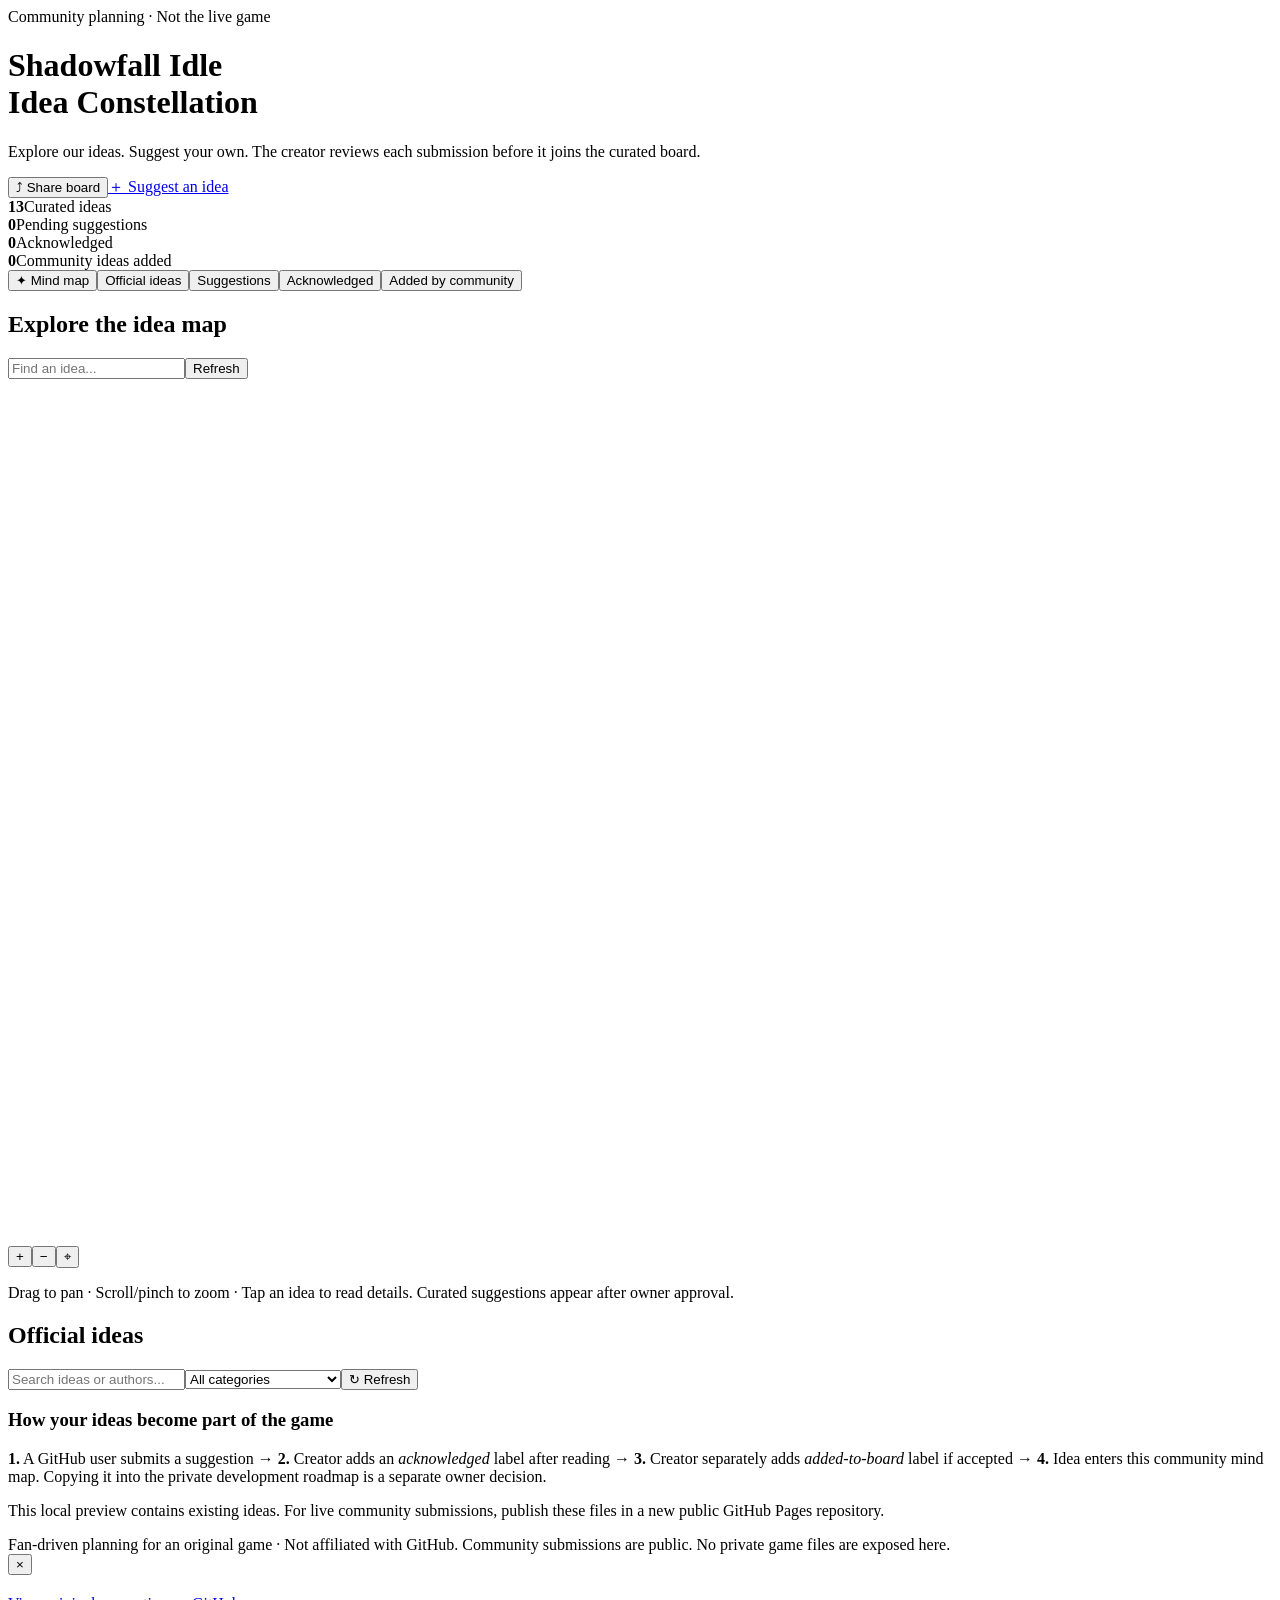
==== index.html @ 785354fa "site: add index.html for public Shadowfall community idea board" ====
<!doctype html><html lang="en"><head><meta charset="utf-8"><meta name="viewport" content="width=device-width,initial-scale=1"><meta name="theme-color" content="#0c1019"><meta name="description" content="Shadowfall Idle ideas, community suggestions and curated roadmap"><title>Shadowfall Idle — Community Idea Board</title><link rel="stylesheet" href="styles.css"></head><body>
<header class="wrap top"><div><div class="eyebrow">Community planning · Not the live game</div><h1>Shadowfall Idle<br>Idea Constellation</h1><p class="desc">Explore our ideas. Suggest your own. The creator reviews each submission before it joins the curated board.</p></div><div class="actions"><button id="share" class="btn">⤴ Share board</button><a id="suggest" class="btn primary" href="#">＋ Suggest an idea</a></div></header>
<main class="wrap"><section class="stats" aria-label="Idea totals"><div class="stat"><strong id="num-official">13</strong><span>Curated ideas</span></div><div class="stat"><strong id="num-pending">0</strong><span>Pending suggestions</span></div><div class="stat"><strong id="num-acknowledged">0</strong><span>Acknowledged</span></div><div class="stat"><strong id="num-added">0</strong><span>Community ideas added</span></div></section>
<div class="tabs" role="tablist" aria-label="Board views"><button class="tab on" data-view="map" role="tab" aria-selected="true">✦ Mind map</button><button class="tab" data-view="ideas" role="tab" aria-selected="false">Official ideas</button><button class="tab" data-view="pending" role="tab" aria-selected="false">Suggestions</button><button class="tab" data-view="acknowledged" role="tab" aria-selected="false">Acknowledged</button><button class="tab" data-view="added" role="tab" aria-selected="false">Added by community</button></div>
<section class="panel" id="panel-map"><div class="section-head"><h2>Explore the idea map</h2><div class="control"><input class="search" id="mapSearch" placeholder="Find an idea..." aria-label="Search ideas"><button class="btn" id="refreshMap">Refresh</button></div></div><div class="map-wrap" id="mapwrap"><svg xmlns="http://www.w3.org/2000/svg" id="map" viewBox="0 0 1200 820" role="img" aria-label="Interactive mind map of Shadowfall Idle official ideas"></svg><div class="map-tools"><button id="zoomIn" aria-label="Zoom in">+</button><button id="zoomOut" aria-label="Zoom out">−</button><button id="resetMap" aria-label="Reset map view">⌖</button></div></div><p class="tip">Drag to pan · Scroll/pinch to zoom · Tap an idea to read details. Curated suggestions appear after owner approval.</p></section>
<section class="panel hidden" id="panel-list"><div class="section-head"><h2 id="listTitle">Official ideas</h2><div class="control"><input id="filter" class="search" placeholder="Search ideas or authors..." aria-label="Search list"><select id="categoryFilter" aria-label="Category filter"><option value="">All categories</option><option>Combat &amp; Auto-play</option><option>Character Progression</option><option>Equipment &amp; Loot</option><option>World &amp; Bosses</option><option>Other</option></select><button class="btn" id="refresh">↻ Refresh</button></div></div><div id="status" class="notice hidden"></div><div id="cards" class="grid"></div></section>
<section class="footer-help"><h3>How your ideas become part of the game</h3><p><strong>1.</strong> A GitHub user submits a suggestion → <strong>2.</strong> Creator adds an <em>acknowledged</em> label after reading → <strong>3.</strong> Creator separately adds <em>added-to-board</em> label if accepted → <strong>4.</strong> Idea enters this community mind map. Copying it into the private development roadmap is a separate owner decision.</p><p id="hosting" class="tip">This local preview contains existing ideas. For live community submissions, publish these files in a new public GitHub Pages repository.</p></section></main>
<footer class="wrap foot">Fan-driven planning for an original game · Not affiliated with GitHub. Community submissions are public. No private game files are exposed here.</footer>
<div class="detail hidden" id="detail" role="dialog" aria-modal="true" aria-labelledby="detailTitle"><div class="dialog"><button id="closeDetail" class="close" aria-label="Close">×</button><div class="eyebrow" id="detailMeta"></div><h2 id="detailTitle"></h2><p id="detailDescription"></p><p id="detailNote"></p><p><a id="detailLink" href="#" target="_blank" rel="noopener noreferrer" class="hidden">View original suggestion on GitHub</a></p></div></div>
<script src="seed.js" defer></script><script src="app.js" defer></script></body></html>
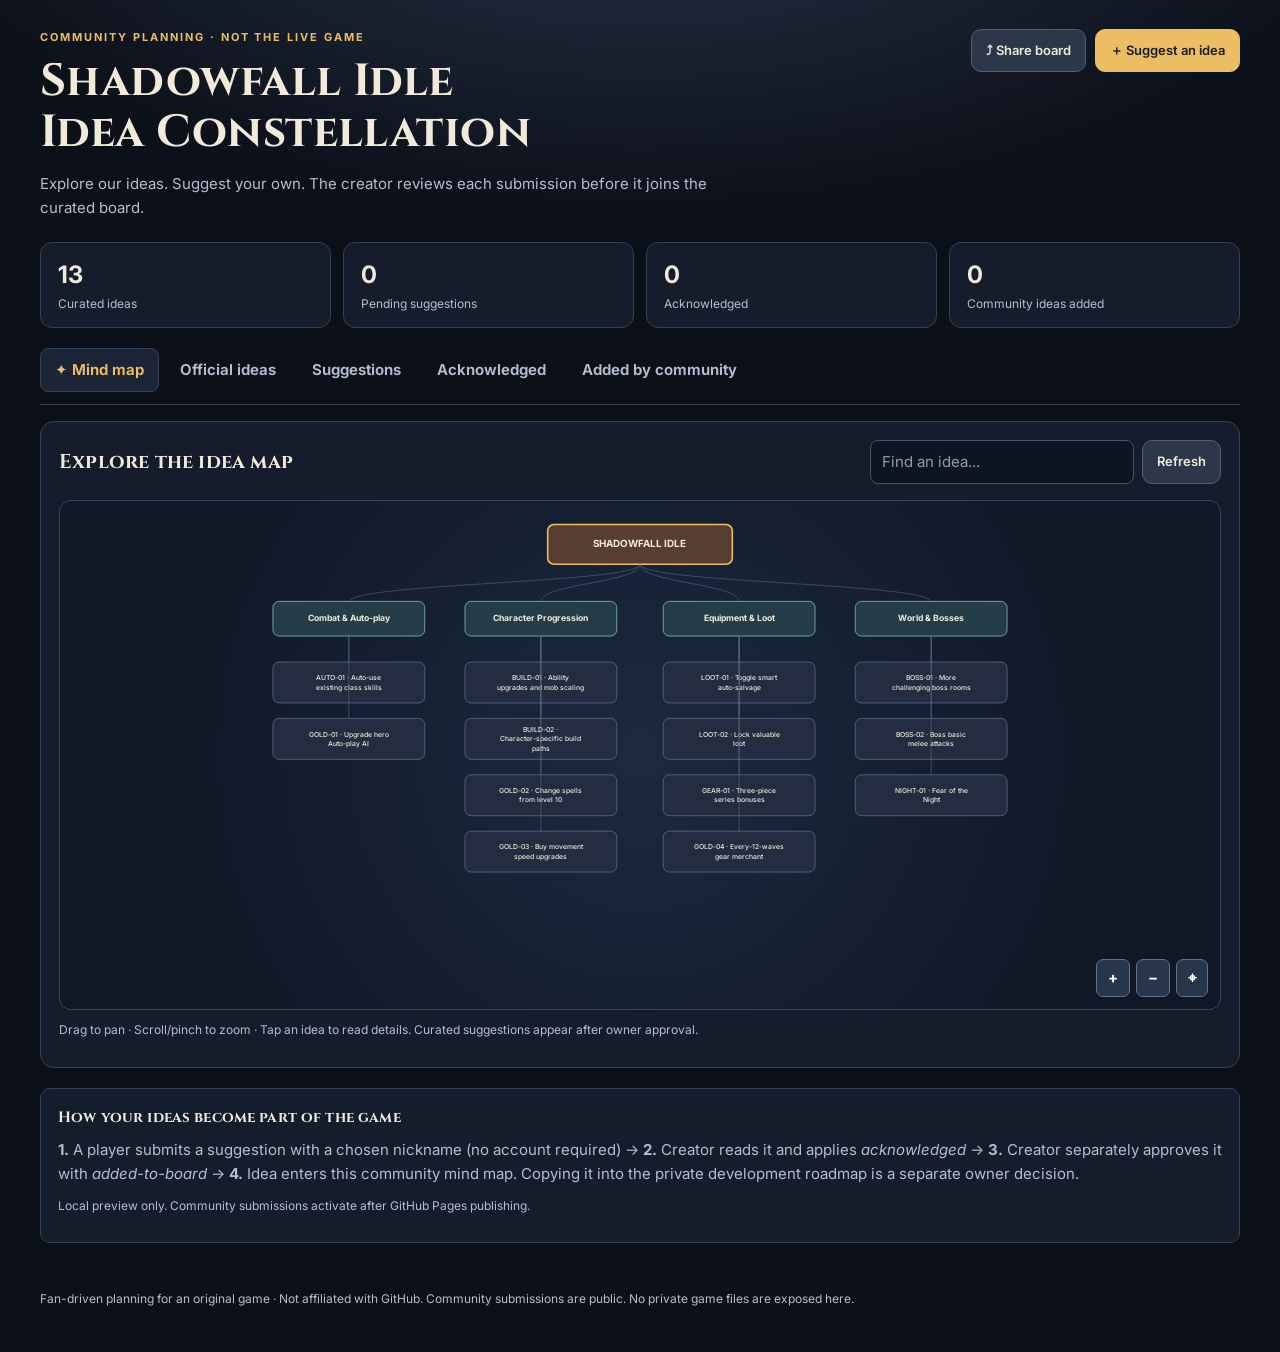
==== commit f7779ff1: "feat: add accessible nickname-based guest idea submission dialog" ====
--- a/index.html
+++ b/index.html
@@ -1,10 +1,37 @@
 <!doctype html><html lang="en"><head><meta charset="utf-8"><meta name="viewport" content="width=device-width,initial-scale=1"><meta name="theme-color" content="#0c1019"><meta name="description" content="Shadowfall Idle ideas, community suggestions and curated roadmap"><title>Shadowfall Idle — Community Idea Board</title><link rel="stylesheet" href="styles.css"></head><body>
-<header class="wrap top"><div><div class="eyebrow">Community planning · Not the live game</div><h1>Shadowfall Idle<br>Idea Constellation</h1><p class="desc">Explore our ideas. Suggest your own. The creator reviews each submission before it joins the curated board.</p></div><div class="actions"><button id="share" class="btn">⤴ Share board</button><a id="suggest" class="btn primary" href="#">＋ Suggest an idea</a></div></header>
+<header class="wrap top"><div><div class="eyebrow">Community planning · Not the live game</div><h1>Shadowfall Idle<br>Idea Constellation</h1><p class="desc">Explore our ideas. Suggest your own. The creator reviews each submission before it joins the curated board.</p></div><div class="actions"><button id="share" class="btn">⤴ Share board</button><button id="suggest" type="button" class="btn primary">＋ Suggest an idea</button></div></header>
 <main class="wrap"><section class="stats" aria-label="Idea totals"><div class="stat"><strong id="num-official">13</strong><span>Curated ideas</span></div><div class="stat"><strong id="num-pending">0</strong><span>Pending suggestions</span></div><div class="stat"><strong id="num-acknowledged">0</strong><span>Acknowledged</span></div><div class="stat"><strong id="num-added">0</strong><span>Community ideas added</span></div></section>
 <div class="tabs" role="tablist" aria-label="Board views"><button class="tab on" data-view="map" role="tab" aria-selected="true">✦ Mind map</button><button class="tab" data-view="ideas" role="tab" aria-selected="false">Official ideas</button><button class="tab" data-view="pending" role="tab" aria-selected="false">Suggestions</button><button class="tab" data-view="acknowledged" role="tab" aria-selected="false">Acknowledged</button><button class="tab" data-view="added" role="tab" aria-selected="false">Added by community</button></div>
 <section class="panel" id="panel-map"><div class="section-head"><h2>Explore the idea map</h2><div class="control"><input class="search" id="mapSearch" placeholder="Find an idea..." aria-label="Search ideas"><button class="btn" id="refreshMap">Refresh</button></div></div><div class="map-wrap" id="mapwrap"><svg xmlns="http://www.w3.org/2000/svg" id="map" viewBox="0 0 1200 820" role="img" aria-label="Interactive mind map of Shadowfall Idle official ideas"></svg><div class="map-tools"><button id="zoomIn" aria-label="Zoom in">+</button><button id="zoomOut" aria-label="Zoom out">−</button><button id="resetMap" aria-label="Reset map view">⌖</button></div></div><p class="tip">Drag to pan · Scroll/pinch to zoom · Tap an idea to read details. Curated suggestions appear after owner approval.</p></section>
 <section class="panel hidden" id="panel-list"><div class="section-head"><h2 id="listTitle">Official ideas</h2><div class="control"><input id="filter" class="search" placeholder="Search ideas or authors..." aria-label="Search list"><select id="categoryFilter" aria-label="Category filter"><option value="">All categories</option><option>Combat &amp; Auto-play</option><option>Character Progression</option><option>Equipment &amp; Loot</option><option>World &amp; Bosses</option><option>Other</option></select><button class="btn" id="refresh">↻ Refresh</button></div></div><div id="status" class="notice hidden"></div><div id="cards" class="grid"></div></section>
-<section class="footer-help"><h3>How your ideas become part of the game</h3><p><strong>1.</strong> A GitHub user submits a suggestion → <strong>2.</strong> Creator adds an <em>acknowledged</em> label after reading → <strong>3.</strong> Creator separately adds <em>added-to-board</em> label if accepted → <strong>4.</strong> Idea enters this community mind map. Copying it into the private development roadmap is a separate owner decision.</p><p id="hosting" class="tip">This local preview contains existing ideas. For live community submissions, publish these files in a new public GitHub Pages repository.</p></section></main>
+<section class="footer-help"><h3>How your ideas become part of the game</h3><p><strong>1.</strong> A player submits a suggestion with a chosen nickname (no account required) → <strong>2.</strong> Creator reads it and applies <em>acknowledged</em> → <strong>3.</strong> Creator separately approves it with <em>added-to-board</em> → <strong>4.</strong> Idea enters this community mind map. Copying it into the private development roadmap is a separate owner decision.</p><p id="hosting" class="tip">This local preview contains existing ideas. For live community submissions, publish these files in a new public GitHub Pages repository.</p></section></main>
 <footer class="wrap foot">Fan-driven planning for an original game · Not affiliated with GitHub. Community submissions are public. No private game files are exposed here.</footer>
 <div class="detail hidden" id="detail" role="dialog" aria-modal="true" aria-labelledby="detailTitle"><div class="dialog"><button id="closeDetail" class="close" aria-label="Close">×</button><div class="eyebrow" id="detailMeta"></div><h2 id="detailTitle"></h2><p id="detailDescription"></p><p id="detailNote"></p><p><a id="detailLink" href="#" target="_blank" rel="noopener noreferrer" class="hidden">View original suggestion on GitHub</a></p></div></div>
+<div class="detail hidden" id="guestDialog" role="dialog" aria-modal="true" aria-labelledby="guestDialogTitle">
+<div class="dialog guest-dialog">
+<button type="button" id="closeGuest" class="close" aria-label="Close suggestion form">×</button>
+<div class="eyebrow">Community suggestion · No login required</div><h2 id="guestDialogTitle">Share your idea</h2>
+<p class="guest-intro">Choose what other players should call you. No account, email address or password needed. Your nickname and idea will be publicly visible, and nicknames are not verified identities.</p>
+<form id="guestForm" autocomplete="off">
+<label for="guestNickname">Call name <small>(optional)</small></label>
+<input id="guestNickname" name="nickname" placeholder="e.g. NightRaven" maxlength="24" autocomplete="nickname">
+<label for="guestTitle">Idea title</label>
+<input id="guestTitle" name="title" placeholder="Your idea in a few words" required minlength="5" maxlength="100">
+<label for="guestCategory">Category</label>
+<select id="guestCategory" name="category" required>
+<option value="" disabled selected>Choose a category</option>
+<option>Combat &amp; Auto-play</option><option>Character Progression</option><option>Equipment &amp; Loot</option><option>World &amp; Bosses</option><option>Other</option>
+</select>
+<label for="guestDescription">Describe your idea</label>
+<textarea id="guestDescription" name="description" required minlength="30" maxlength="1200" rows="4" placeholder="How should it work? What would make the game better?"></textarea>
+<div class="bot-trap" aria-hidden="true"><label for="guestWebsite">Website</label><input id="guestWebsite" name="website" tabindex="-1" autocomplete="off"></div>
+<div id="guestTurnstile" aria-label="Bot protection"></div>
+<label class="remember-row"><input id="guestRemember" type="checkbox" checked> Remember my call name on this device</label>
+<p id="guestFormStatus" role="status" aria-live="polite" class="guest-status"></p>
+<button id="guestSend" class="btn primary" type="submit" disabled>Submit idea</button>
+</form>
+<p class="tip">Submissions are pending until reviewed. Acknowledgement does not mean approval.</p>
+</div></div>
+<script src="guest-config.js" defer></script>
+<script src="https://challenges.cloudflare.com/turnstile/v0/api.js?render=explicit" defer></script>
 <script src="seed.js" defer></script><script src="app.js" defer></script></body></html>
--- a/styles.css
+++ b/styles.css
@@ -0,0 +1,5 @@
+@import url('https://fonts.googleapis.com/css2?family=Cinzel:wght@500;700&family=Inter:wght@400;500;600;700&display=swap');
+:root{--bg:#0c1019;--paper:#151c2c;--pane:#1c2536;--line:#344259;--txt:#f1eadb;--muted:#b4bed0;--gold:#edbd64;--green:#9bcbb5;--red:#e8a8aa;--blue:#99bced}
+*{box-sizing:border-box}body{background:radial-gradient(ellipse 90% 40% at 50% -10%,#27334a 0%,transparent 65%),var(--bg);color:var(--txt);font:15px/1.6 Inter,system-ui,sans-serif;margin:0;min-height:100vh}
+button,input,select{font:inherit}button{cursor:pointer}a{color:var(--gold)}.wrap{width:min(1200px,calc(100% - 32px));margin:0 auto}.top{padding:29px 0 22px;display:flex;align-items:flex-start;justify-content:space-between;gap:24px}.eyebrow{letter-spacing:.18em;color:var(--gold);text-transform:uppercase;font-size:11px;font-weight:700}
+h1,h2,h3{font-family:Cinzel,Georgia,serif;margin:0;letter-spacing:.01em}h1{font-size:clamp(26px,4.2vw,45px);line-height:1.15;margin:9px 0 13px}p{margin:0;color:var(--muted)}.desc{max-width:690px}.actions{display:flex;gap:9px;flex-wrap:wrap;justify-content:flex-end}.btn{background:#2c3749;border:1px solid #516179;color:var(--txt);border-radius:10px;padding:10px 14px;text-decoration:none;font-weight:600;font-size:13px;white-space:nowrap}.btn.primary{background:var(--gold);border-color:var(--gold);color:#191b25}.btn:hover{filter:brightness(1.15)}.stats{display:grid;grid-template-columns:repeat(4,1fr);gap:12px;margin-bottom:20px}.stat{background:var(--paper);border:1px solid var(--line);border-radius:12px;padding:13px 17px}.stat strong{display:block;font-size:24px;color:var(--txt)}.stat span{display:block;color:var(--muted);font-size:12px}.tabs{display:flex;flex-wrap:wrap;gap:6px;margin:0 0 16px;border-bottom:1px solid var(--line);padding-bottom:12px}.tab{background:transparent;color:var(--muted);border:1px solid transparent;border-radius:8px;padding:9px 14px;font-weight:650}.tab.on{background:var(--pane);color:var(--gold);border-color:var(--line)}.panel{background:var(--paper);border:1px solid var(--line);border-radius:14px;padding:18px;min-height:470px}.hidden{display:none!important}.section-head{display:flex;align-items:center;justify-content:space-between;flex-wrap:wrap;gap:12px;margin-bottom:16px}.section-head h2{font-size:20px}.control{display:flex;gap:8px;flex-wrap:wrap}.search,select{background:#0e1522;color:var(--txt);border:1px solid #46536a;border-radius:8px;padding:9px 11px;min-height:40px}input::placeholder{color:#8e9bb0}.map-wrap{position:relative;background:radial-gradient(circle at 50% 50%,#1d2940 0%,#101827 75%);border:1px solid #35465e;border-radius:12px;overflow:hidden;height:510px;touch-action:none}.map-wrap svg{width:100%;height:100%;display:block;cursor:grab}.map-wrap svg:active{cursor:grabbing}.map-tools{display:flex;position:absolute;right:12px;bottom:12px;gap:6px}.map-tools button{background:#28364b;border:1px solid #61728a;border-radius:7px;color:white;padding:6px 11px;font-weight:bold}.node{cursor:pointer}.node rect{stroke-width:1.4px}.node text{fill:var(--txt);font-family:Inter,system-ui,sans-serif;pointer-events:none}.node.category rect{fill:#243d48;stroke:#7ab3ae}.node.idea rect{fill:#232c41;stroke:#526786}.node.central rect{fill:#563f32;stroke:#f1bd65;stroke-width:2.5px}.node.community rect{fill:#33412f;stroke:#92b884}.edge{stroke:#617b89;stroke-width:1.45px;opacity:.55;fill:none}.node:hover rect{stroke:#f0be6b;stroke-width:2.5px}.tip{font-size:12px;color:var(--muted);margin:10px 0}.grid{display:grid;grid-template-columns:repeat(auto-fill,minmax(248px,1fr));gap:12px}.tile{background:var(--pane);border:1px solid var(--line);padding:16px;border-radius:11px;display:flex;flex-direction:column;gap:7px}.tile h3{font:700 15px/1.4 Inter,system-ui,sans-serif}.tile p{font-size:13px}.meta{font-size:11px;letter-spacing:.025em;color:var(--gold);font-weight:700}.pill{display:inline-flex;align-self:flex-start;font-size:11px;font-weight:650;border:1px solid #556675;border-radius:12px;padding:2px 8px;color:var(--muted)}.pill.acknowledged{border-color:#8d7a55;color:#ecd08c}.pill.added{border-color:#557866;color:#9cd9b4}.pill.rejected{border-color:#854d54;color:#e8aaaa}.pill.pending{border-color:#60718c;color:#b4c5e5}.notice{background:#192b32;border:1px solid #507c7c;border-radius:9px;padding:12px 14px;color:#c9e2e0;margin:12px 0}.empty{padding:38px;text-align:center;color:var(--muted);border:1px dashed #42516b;border-radius:9px}.foot{padding:26px 0 44px;color:var(--muted);font-size:12px}.detail{position:fixed;z-index:10;inset:0;background:#000a;display:flex;align-items:center;justify-content:center;padding:20px}.dialog{background:#202a3b;border:1px solid #7c8ca2;border-radius:15px;max-width:540px;width:100%;padding:24px;box-shadow:0 24px 80px #0009}.dialog .close{float:right;background:none;border:0;color:white;font-size:25px}.dialog p{margin-top:14px}.footer-help{margin:20px 0;padding:17px;border:1px solid var(--line);border-radius:10px;background:#131d2c}.footer-help h3{font-size:15px;margin-bottom:8px}@media(max-width:680px){.top{flex-direction:column}.actions{justify-content:flex-start}.stats{grid-template-columns:repeat(2,1fr)}.panel{padding:12px}.map-wrap{height:450px}.section-head{flex-direction:column;align-items:flex-start}.search{max-width:100%}}
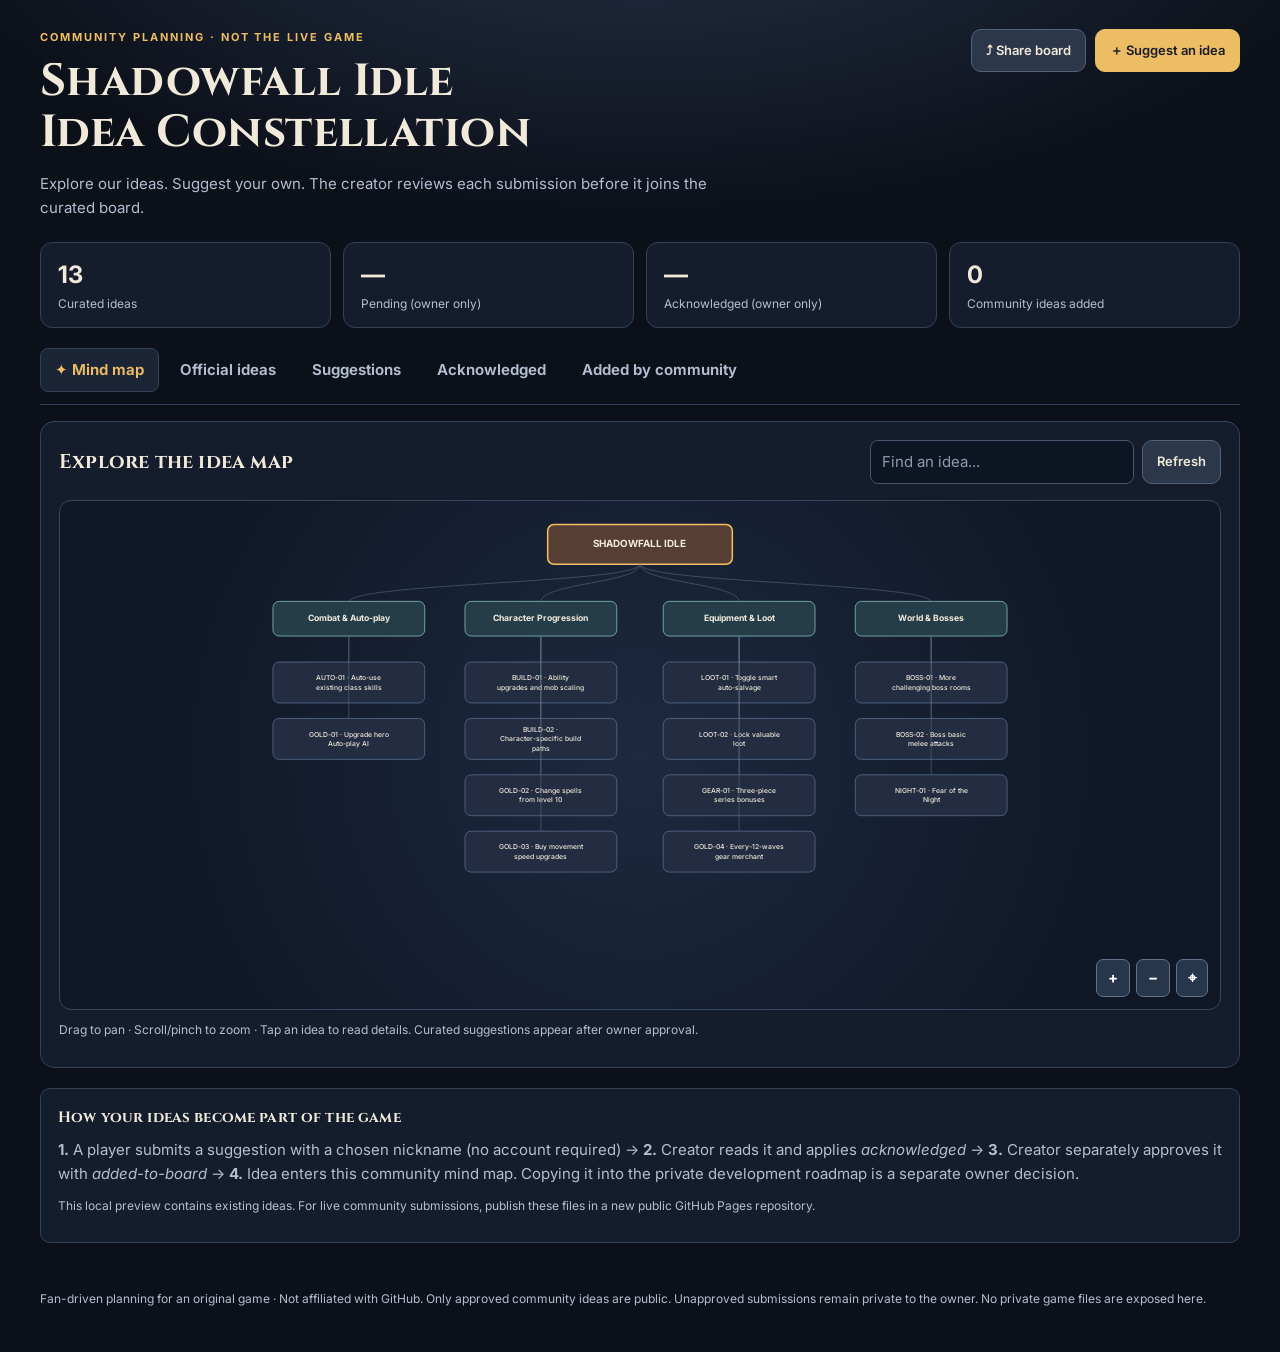
==== commit 32f5ee07: "copy: clarify anonymous submission privacy and private status counts" ====
--- a/index.html
+++ b/index.html
@@ -1,17 +1,17 @@
 <!doctype html><html lang="en"><head><meta charset="utf-8"><meta name="viewport" content="width=device-width,initial-scale=1"><meta name="theme-color" content="#0c1019"><meta name="description" content="Shadowfall Idle ideas, community suggestions and curated roadmap"><title>Shadowfall Idle — Community Idea Board</title><link rel="stylesheet" href="styles.css"></head><body>
 <header class="wrap top"><div><div class="eyebrow">Community planning · Not the live game</div><h1>Shadowfall Idle<br>Idea Constellation</h1><p class="desc">Explore our ideas. Suggest your own. The creator reviews each submission before it joins the curated board.</p></div><div class="actions"><button id="share" class="btn">⤴ Share board</button><button id="suggest" type="button" class="btn primary">＋ Suggest an idea</button></div></header>
-<main class="wrap"><section class="stats" aria-label="Idea totals"><div class="stat"><strong id="num-official">13</strong><span>Curated ideas</span></div><div class="stat"><strong id="num-pending">0</strong><span>Pending suggestions</span></div><div class="stat"><strong id="num-acknowledged">0</strong><span>Acknowledged</span></div><div class="stat"><strong id="num-added">0</strong><span>Community ideas added</span></div></section>
+<main class="wrap"><section class="stats" aria-label="Idea totals"><div class="stat"><strong id="num-official">13</strong><span>Curated ideas</span></div><div class="stat"><strong id="num-pending">0</strong><span>Pending (owner only)</span></div><div class="stat"><strong id="num-acknowledged">0</strong><span>Acknowledged (owner only)</span></div><div class="stat"><strong id="num-added">0</strong><span>Community ideas added</span></div></section>
 <div class="tabs" role="tablist" aria-label="Board views"><button class="tab on" data-view="map" role="tab" aria-selected="true">✦ Mind map</button><button class="tab" data-view="ideas" role="tab" aria-selected="false">Official ideas</button><button class="tab" data-view="pending" role="tab" aria-selected="false">Suggestions</button><button class="tab" data-view="acknowledged" role="tab" aria-selected="false">Acknowledged</button><button class="tab" data-view="added" role="tab" aria-selected="false">Added by community</button></div>
 <section class="panel" id="panel-map"><div class="section-head"><h2>Explore the idea map</h2><div class="control"><input class="search" id="mapSearch" placeholder="Find an idea..." aria-label="Search ideas"><button class="btn" id="refreshMap">Refresh</button></div></div><div class="map-wrap" id="mapwrap"><svg xmlns="http://www.w3.org/2000/svg" id="map" viewBox="0 0 1200 820" role="img" aria-label="Interactive mind map of Shadowfall Idle official ideas"></svg><div class="map-tools"><button id="zoomIn" aria-label="Zoom in">+</button><button id="zoomOut" aria-label="Zoom out">−</button><button id="resetMap" aria-label="Reset map view">⌖</button></div></div><p class="tip">Drag to pan · Scroll/pinch to zoom · Tap an idea to read details. Curated suggestions appear after owner approval.</p></section>
 <section class="panel hidden" id="panel-list"><div class="section-head"><h2 id="listTitle">Official ideas</h2><div class="control"><input id="filter" class="search" placeholder="Search ideas or authors..." aria-label="Search list"><select id="categoryFilter" aria-label="Category filter"><option value="">All categories</option><option>Combat &amp; Auto-play</option><option>Character Progression</option><option>Equipment &amp; Loot</option><option>World &amp; Bosses</option><option>Other</option></select><button class="btn" id="refresh">↻ Refresh</button></div></div><div id="status" class="notice hidden"></div><div id="cards" class="grid"></div></section>
 <section class="footer-help"><h3>How your ideas become part of the game</h3><p><strong>1.</strong> A player submits a suggestion with a chosen nickname (no account required) → <strong>2.</strong> Creator reads it and applies <em>acknowledged</em> → <strong>3.</strong> Creator separately approves it with <em>added-to-board</em> → <strong>4.</strong> Idea enters this community mind map. Copying it into the private development roadmap is a separate owner decision.</p><p id="hosting" class="tip">This local preview contains existing ideas. For live community submissions, publish these files in a new public GitHub Pages repository.</p></section></main>
-<footer class="wrap foot">Fan-driven planning for an original game · Not affiliated with GitHub. Community submissions are public. No private game files are exposed here.</footer>
+<footer class="wrap foot">Fan-driven planning for an original game · Not affiliated with GitHub. Only approved community ideas are public. Unapproved submissions remain private to the owner. No private game files are exposed here.</footer>
 <div class="detail hidden" id="detail" role="dialog" aria-modal="true" aria-labelledby="detailTitle"><div class="dialog"><button id="closeDetail" class="close" aria-label="Close">×</button><div class="eyebrow" id="detailMeta"></div><h2 id="detailTitle"></h2><p id="detailDescription"></p><p id="detailNote"></p><p><a id="detailLink" href="#" target="_blank" rel="noopener noreferrer" class="hidden">View original suggestion on GitHub</a></p></div></div>
 <div class="detail hidden" id="guestDialog" role="dialog" aria-modal="true" aria-labelledby="guestDialogTitle">
 <div class="dialog guest-dialog">
 <button type="button" id="closeGuest" class="close" aria-label="Close suggestion form">×</button>
 <div class="eyebrow">Community suggestion · No login required</div><h2 id="guestDialogTitle">Share your idea</h2>
-<p class="guest-intro">Choose what other players should call you. No account, email address or password needed. Your nickname and idea will be publicly visible, and nicknames are not verified identities.</p>
+<p class="guest-intro">Choose what other players should call you. No account, email address or password needed. Your suggestion stays private during review and becomes publicly visible only if approved. Nicknames are unverified.</p>
 <form id="guestForm" autocomplete="off">
 <label for="guestNickname">Call name <small>(optional)</small></label>
 <input id="guestNickname" name="nickname" placeholder="e.g. NightRaven" maxlength="24" autocomplete="nickname">
@@ -30,7 +30,7 @@
 <p id="guestFormStatus" role="status" aria-live="polite" class="guest-status"></p>
 <button id="guestSend" class="btn primary" type="submit" disabled>Submit idea</button>
 </form>
-<p class="tip">Submissions are pending until reviewed. Acknowledgement does not mean approval.</p>
+<p class="tip">Submissions are private until approved for the public map. Acknowledgement does not mean approval.</p>
 </div></div>
 <script src="guest-config.js" defer></script>
 <script src="https://challenges.cloudflare.com/turnstile/v0/api.js?render=explicit" defer></script>
--- a/styles.css
+++ b/styles.css
@@ -2,4 +2,6 @@
 :root{--bg:#0c1019;--paper:#151c2c;--pane:#1c2536;--line:#344259;--txt:#f1eadb;--muted:#b4bed0;--gold:#edbd64;--green:#9bcbb5;--red:#e8a8aa;--blue:#99bced}
 *{box-sizing:border-box}body{background:radial-gradient(ellipse 90% 40% at 50% -10%,#27334a 0%,transparent 65%),var(--bg);color:var(--txt);font:15px/1.6 Inter,system-ui,sans-serif;margin:0;min-height:100vh}
 button,input,select{font:inherit}button{cursor:pointer}a{color:var(--gold)}.wrap{width:min(1200px,calc(100% - 32px));margin:0 auto}.top{padding:29px 0 22px;display:flex;align-items:flex-start;justify-content:space-between;gap:24px}.eyebrow{letter-spacing:.18em;color:var(--gold);text-transform:uppercase;font-size:11px;font-weight:700}
-h1,h2,h3{font-family:Cinzel,Georgia,serif;margin:0;letter-spacing:.01em}h1{font-size:clamp(26px,4.2vw,45px);line-height:1.15;margin:9px 0 13px}p{margin:0;color:var(--muted)}.desc{max-width:690px}.actions{display:flex;gap:9px;flex-wrap:wrap;justify-content:flex-end}.btn{background:#2c3749;border:1px solid #516179;color:var(--txt);border-radius:10px;padding:10px 14px;text-decoration:none;font-weight:600;font-size:13px;white-space:nowrap}.btn.primary{background:var(--gold);border-color:var(--gold);color:#191b25}.btn:hover{filter:brightness(1.15)}.stats{display:grid;grid-template-columns:repeat(4,1fr);gap:12px;margin-bottom:20px}.stat{background:var(--paper);border:1px solid var(--line);border-radius:12px;padding:13px 17px}.stat strong{display:block;font-size:24px;color:var(--txt)}.stat span{display:block;color:var(--muted);font-size:12px}.tabs{display:flex;flex-wrap:wrap;gap:6px;margin:0 0 16px;border-bottom:1px solid var(--line);padding-bottom:12px}.tab{background:transparent;color:var(--muted);border:1px solid transparent;border-radius:8px;padding:9px 14px;font-weight:650}.tab.on{background:var(--pane);color:var(--gold);border-color:var(--line)}.panel{background:var(--paper);border:1px solid var(--line);border-radius:14px;padding:18px;min-height:470px}.hidden{display:none!important}.section-head{display:flex;align-items:center;justify-content:space-between;flex-wrap:wrap;gap:12px;margin-bottom:16px}.section-head h2{font-size:20px}.control{display:flex;gap:8px;flex-wrap:wrap}.search,select{background:#0e1522;color:var(--txt);border:1px solid #46536a;border-radius:8px;padding:9px 11px;min-height:40px}input::placeholder{color:#8e9bb0}.map-wrap{position:relative;background:radial-gradient(circle at 50% 50%,#1d2940 0%,#101827 75%);border:1px solid #35465e;border-radius:12px;overflow:hidden;height:510px;touch-action:none}.map-wrap svg{width:100%;height:100%;display:block;cursor:grab}.map-wrap svg:active{cursor:grabbing}.map-tools{display:flex;position:absolute;right:12px;bottom:12px;gap:6px}.map-tools button{background:#28364b;border:1px solid #61728a;border-radius:7px;color:white;padding:6px 11px;font-weight:bold}.node{cursor:pointer}.node rect{stroke-width:1.4px}.node text{fill:var(--txt);font-family:Inter,system-ui,sans-serif;pointer-events:none}.node.category rect{fill:#243d48;stroke:#7ab3ae}.node.idea rect{fill:#232c41;stroke:#526786}.node.central rect{fill:#563f32;stroke:#f1bd65;stroke-width:2.5px}.node.community rect{fill:#33412f;stroke:#92b884}.edge{stroke:#617b89;stroke-width:1.45px;opacity:.55;fill:none}.node:hover rect{stroke:#f0be6b;stroke-width:2.5px}.tip{font-size:12px;color:var(--muted);margin:10px 0}.grid{display:grid;grid-template-columns:repeat(auto-fill,minmax(248px,1fr));gap:12px}.tile{background:var(--pane);border:1px solid var(--line);padding:16px;border-radius:11px;display:flex;flex-direction:column;gap:7px}.tile h3{font:700 15px/1.4 Inter,system-ui,sans-serif}.tile p{font-size:13px}.meta{font-size:11px;letter-spacing:.025em;color:var(--gold);font-weight:700}.pill{display:inline-flex;align-self:flex-start;font-size:11px;font-weight:650;border:1px solid #556675;border-radius:12px;padding:2px 8px;color:var(--muted)}.pill.acknowledged{border-color:#8d7a55;color:#ecd08c}.pill.added{border-color:#557866;color:#9cd9b4}.pill.rejected{border-color:#854d54;color:#e8aaaa}.pill.pending{border-color:#60718c;color:#b4c5e5}.notice{background:#192b32;border:1px solid #507c7c;border-radius:9px;padding:12px 14px;color:#c9e2e0;margin:12px 0}.empty{padding:38px;text-align:center;color:var(--muted);border:1px dashed #42516b;border-radius:9px}.foot{padding:26px 0 44px;color:var(--muted);font-size:12px}.detail{position:fixed;z-index:10;inset:0;background:#000a;display:flex;align-items:center;justify-content:center;padding:20px}.dialog{background:#202a3b;border:1px solid #7c8ca2;border-radius:15px;max-width:540px;width:100%;padding:24px;box-shadow:0 24px 80px #0009}.dialog .close{float:right;background:none;border:0;color:white;font-size:25px}.dialog p{margin-top:14px}.footer-help{margin:20px 0;padding:17px;border:1px solid var(--line);border-radius:10px;background:#131d2c}.footer-help h3{font-size:15px;margin-bottom:8px}@media(max-width:680px){.top{flex-direction:column}.actions{justify-content:flex-start}.stats{grid-template-columns:repeat(2,1fr)}.panel{padding:12px}.map-wrap{height:450px}.section-head{flex-direction:column;align-items:flex-start}.search{max-width:100%}}+h1,h2,h3{font-family:Cinzel,Georgia,serif;margin:0;letter-spacing:.01em}h1{font-size:clamp(26px,4.2vw,45px);line-height:1.15;margin:9px 0 13px}p{margin:0;color:var(--muted)}.desc{max-width:690px}.actions{display:flex;gap:9px;flex-wrap:wrap;justify-content:flex-end}.btn{background:#2c3749;border:1px solid #516179;color:var(--txt);border-radius:10px;padding:10px 14px;text-decoration:none;font-weight:600;font-size:13px;white-space:nowrap}.btn.primary{background:var(--gold);border-color:var(--gold);color:#191b25}.btn:hover{filter:brightness(1.15)}.stats{display:grid;grid-template-columns:repeat(4,1fr);gap:12px;margin-bottom:20px}.stat{background:var(--paper);border:1px solid var(--line);border-radius:12px;padding:13px 17px}.stat strong{display:block;font-size:24px;color:var(--txt)}.stat span{display:block;color:var(--muted);font-size:12px}.tabs{display:flex;flex-wrap:wrap;gap:6px;margin:0 0 16px;border-bottom:1px solid var(--line);padding-bottom:12px}.tab{background:transparent;color:var(--muted);border:1px solid transparent;border-radius:8px;padding:9px 14px;font-weight:650}.tab.on{background:var(--pane);color:var(--gold);border-color:var(--line)}.panel{background:var(--paper);border:1px solid var(--line);border-radius:14px;padding:18px;min-height:470px}.hidden{display:none!important}.section-head{display:flex;align-items:center;justify-content:space-between;flex-wrap:wrap;gap:12px;margin-bottom:16px}.section-head h2{font-size:20px}.control{display:flex;gap:8px;flex-wrap:wrap}.search,select{background:#0e1522;color:var(--txt);border:1px solid #46536a;border-radius:8px;padding:9px 11px;min-height:40px}input::placeholder{color:#8e9bb0}.map-wrap{position:relative;background:radial-gradient(circle at 50% 50%,#1d2940 0%,#101827 75%);border:1px solid #35465e;border-radius:12px;overflow:hidden;height:510px;touch-action:none}.map-wrap svg{width:100%;height:100%;display:block;cursor:grab}.map-wrap svg:active{cursor:grabbing}.map-tools{display:flex;position:absolute;right:12px;bottom:12px;gap:6px}.map-tools button{background:#28364b;border:1px solid #61728a;border-radius:7px;color:white;padding:6px 11px;font-weight:bold}.node{cursor:pointer}.node rect{stroke-width:1.4px}.node text{fill:var(--txt);font-family:Inter,system-ui,sans-serif;pointer-events:none}.node.category rect{fill:#243d48;stroke:#7ab3ae}.node.idea rect{fill:#232c41;stroke:#526786}.node.central rect{fill:#563f32;stroke:#f1bd65;stroke-width:2.5px}.node.community rect{fill:#33412f;stroke:#92b884}.edge{stroke:#617b89;stroke-width:1.45px;opacity:.55;fill:none}.node:hover rect{stroke:#f0be6b;stroke-width:2.5px}.tip{font-size:12px;color:var(--muted);margin:10px 0}.grid{display:grid;grid-template-columns:repeat(auto-fill,minmax(248px,1fr));gap:12px}.tile{background:var(--pane);border:1px solid var(--line);padding:16px;border-radius:11px;display:flex;flex-direction:column;gap:7px}.tile h3{font:700 15px/1.4 Inter,system-ui,sans-serif}.tile p{font-size:13px}.meta{font-size:11px;letter-spacing:.025em;color:var(--gold);font-weight:700}.pill{display:inline-flex;align-self:flex-start;font-size:11px;font-weight:650;border:1px solid #556675;border-radius:12px;padding:2px 8px;color:var(--muted)}.pill.acknowledged{border-color:#8d7a55;color:#ecd08c}.pill.added{border-color:#557866;color:#9cd9b4}.pill.rejected{border-color:#854d54;color:#e8aaaa}.pill.pending{border-color:#60718c;color:#b4c5e5}.notice{background:#192b32;border:1px solid #507c7c;border-radius:9px;padding:12px 14px;color:#c9e2e0;margin:12px 0}.empty{padding:38px;text-align:center;color:var(--muted);border:1px dashed #42516b;border-radius:9px}.foot{padding:26px 0 44px;color:var(--muted);font-size:12px}.detail{position:fixed;z-index:10;inset:0;background:#000a;display:flex;align-items:center;justify-content:center;padding:20px}.dialog{background:#202a3b;border:1px solid #7c8ca2;border-radius:15px;max-width:540px;width:100%;padding:24px;box-shadow:0 24px 80px #0009}.dialog .close{float:right;background:none;border:0;color:white;font-size:25px}.dialog p{margin-top:14px}.footer-help{margin:20px 0;padding:17px;border:1px solid var(--line);border-radius:10px;background:#131d2c}.footer-help h3{font-size:15px;margin-bottom:8px}@media(max-width:680px){.top{flex-direction:column}.actions{justify-content:flex-start}.stats{grid-template-columns:repeat(2,1fr)}.panel{padding:12px}.map-wrap{height:450px}.section-head{flex-direction:column;align-items:flex-start}.search{max-width:100%}}
+/* Nickname-only submissions are staged until backend credentials are configured. */
+.guest-dialog{max-height:min(90vh,900px);overflow-y:auto}.guest-dialog h2{margin:8px 0 10px}.guest-intro{margin-bottom:14px}.guest-dialog form{display:flex;flex-direction:column;gap:8px}.guest-dialog label{font-weight:650;font-size:13px;color:var(--txt);margin-top:5px}.guest-dialog label small{color:var(--muted);font-weight:400}.guest-dialog input:not([type="checkbox"]),.guest-dialog textarea,.guest-dialog select{display:block;width:100%;min-height:42px;background:#101829;color:var(--txt);padding:10px 12px;border:1px solid #526279;border-radius:8px}.guest-dialog textarea{min-height:106px;resize:vertical}.guest-dialog .remember-row{display:flex;align-items:center;gap:8px;font-size:12px;font-weight:400}.guest-dialog .remember-row input{accent-color:#e2b35d}.guest-status{min-height:21px;font-size:12px}.guest-dialog button[type=submit]:disabled{cursor:not-allowed;opacity:.5}.bot-trap{position:absolute!important;left:-99999px!important;opacity:0;pointer-events:none}
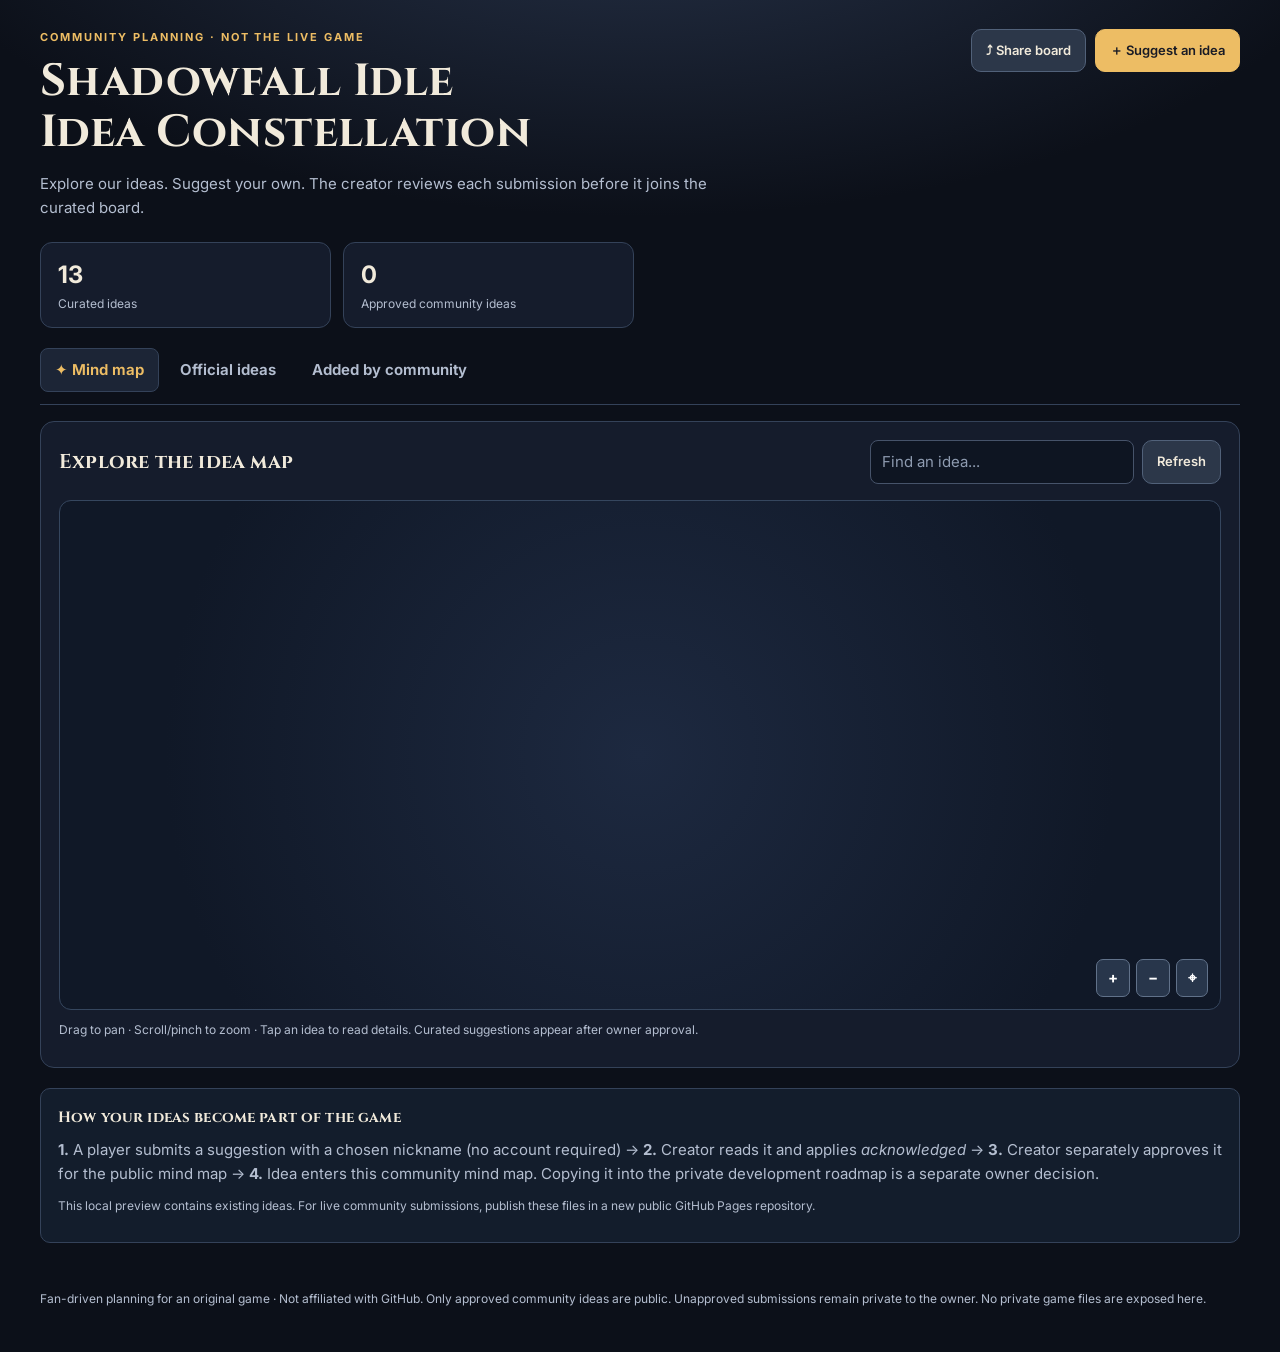
==== commit c8e2b1b6: "ux: show only curated and approved ideas on public website" ====
--- a/index.html
+++ b/index.html
@@ -1,10 +1,10 @@
 <!doctype html><html lang="en"><head><meta charset="utf-8"><meta name="viewport" content="width=device-width,initial-scale=1"><meta name="theme-color" content="#0c1019"><meta name="description" content="Shadowfall Idle ideas, community suggestions and curated roadmap"><title>Shadowfall Idle — Community Idea Board</title><link rel="stylesheet" href="styles.css"></head><body>
 <header class="wrap top"><div><div class="eyebrow">Community planning · Not the live game</div><h1>Shadowfall Idle<br>Idea Constellation</h1><p class="desc">Explore our ideas. Suggest your own. The creator reviews each submission before it joins the curated board.</p></div><div class="actions"><button id="share" class="btn">⤴ Share board</button><button id="suggest" type="button" class="btn primary">＋ Suggest an idea</button></div></header>
-<main class="wrap"><section class="stats" aria-label="Idea totals"><div class="stat"><strong id="num-official">13</strong><span>Curated ideas</span></div><div class="stat"><strong id="num-pending">0</strong><span>Pending (owner only)</span></div><div class="stat"><strong id="num-acknowledged">0</strong><span>Acknowledged (owner only)</span></div><div class="stat"><strong id="num-added">0</strong><span>Community ideas added</span></div></section>
-<div class="tabs" role="tablist" aria-label="Board views"><button class="tab on" data-view="map" role="tab" aria-selected="true">✦ Mind map</button><button class="tab" data-view="ideas" role="tab" aria-selected="false">Official ideas</button><button class="tab" data-view="pending" role="tab" aria-selected="false">Suggestions</button><button class="tab" data-view="acknowledged" role="tab" aria-selected="false">Acknowledged</button><button class="tab" data-view="added" role="tab" aria-selected="false">Added by community</button></div>
+<main class="wrap"><section class="stats public-stats" aria-label="Idea totals"><div class="stat"><strong id="num-official">13</strong><span>Curated ideas</span></div><div class="stat"><strong id="num-added">0</strong><span>Approved community ideas</span></div></section>
+<div class="tabs" role="tablist" aria-label="Board views"><button class="tab on" data-view="map" role="tab" aria-selected="true">✦ Mind map</button><button class="tab" data-view="ideas" role="tab" aria-selected="false">Official ideas</button><button class="tab" data-view="added" role="tab" aria-selected="false">Added by community</button></div>
 <section class="panel" id="panel-map"><div class="section-head"><h2>Explore the idea map</h2><div class="control"><input class="search" id="mapSearch" placeholder="Find an idea..." aria-label="Search ideas"><button class="btn" id="refreshMap">Refresh</button></div></div><div class="map-wrap" id="mapwrap"><svg xmlns="http://www.w3.org/2000/svg" id="map" viewBox="0 0 1200 820" role="img" aria-label="Interactive mind map of Shadowfall Idle official ideas"></svg><div class="map-tools"><button id="zoomIn" aria-label="Zoom in">+</button><button id="zoomOut" aria-label="Zoom out">−</button><button id="resetMap" aria-label="Reset map view">⌖</button></div></div><p class="tip">Drag to pan · Scroll/pinch to zoom · Tap an idea to read details. Curated suggestions appear after owner approval.</p></section>
 <section class="panel hidden" id="panel-list"><div class="section-head"><h2 id="listTitle">Official ideas</h2><div class="control"><input id="filter" class="search" placeholder="Search ideas or authors..." aria-label="Search list"><select id="categoryFilter" aria-label="Category filter"><option value="">All categories</option><option>Combat &amp; Auto-play</option><option>Character Progression</option><option>Equipment &amp; Loot</option><option>World &amp; Bosses</option><option>Other</option></select><button class="btn" id="refresh">↻ Refresh</button></div></div><div id="status" class="notice hidden"></div><div id="cards" class="grid"></div></section>
-<section class="footer-help"><h3>How your ideas become part of the game</h3><p><strong>1.</strong> A player submits a suggestion with a chosen nickname (no account required) → <strong>2.</strong> Creator reads it and applies <em>acknowledged</em> → <strong>3.</strong> Creator separately approves it with <em>added-to-board</em> → <strong>4.</strong> Idea enters this community mind map. Copying it into the private development roadmap is a separate owner decision.</p><p id="hosting" class="tip">This local preview contains existing ideas. For live community submissions, publish these files in a new public GitHub Pages repository.</p></section></main>
+<section class="footer-help"><h3>How your ideas become part of the game</h3><p><strong>1.</strong> A player submits a suggestion with a chosen nickname (no account required) → <strong>2.</strong> Creator reads it and applies <em>acknowledged</em> → <strong>3.</strong> Creator separately approves it for the public mind map → <strong>4.</strong> Idea enters this community mind map. Copying it into the private development roadmap is a separate owner decision.</p><p id="hosting" class="tip">This local preview contains existing ideas. For live community submissions, publish these files in a new public GitHub Pages repository.</p></section></main>
 <footer class="wrap foot">Fan-driven planning for an original game · Not affiliated with GitHub. Only approved community ideas are public. Unapproved submissions remain private to the owner. No private game files are exposed here.</footer>
 <div class="detail hidden" id="detail" role="dialog" aria-modal="true" aria-labelledby="detailTitle"><div class="dialog"><button id="closeDetail" class="close" aria-label="Close">×</button><div class="eyebrow" id="detailMeta"></div><h2 id="detailTitle"></h2><p id="detailDescription"></p><p id="detailNote"></p><p><a id="detailLink" href="#" target="_blank" rel="noopener noreferrer" class="hidden">View original suggestion on GitHub</a></p></div></div>
 <div class="detail hidden" id="guestDialog" role="dialog" aria-modal="true" aria-labelledby="guestDialogTitle">
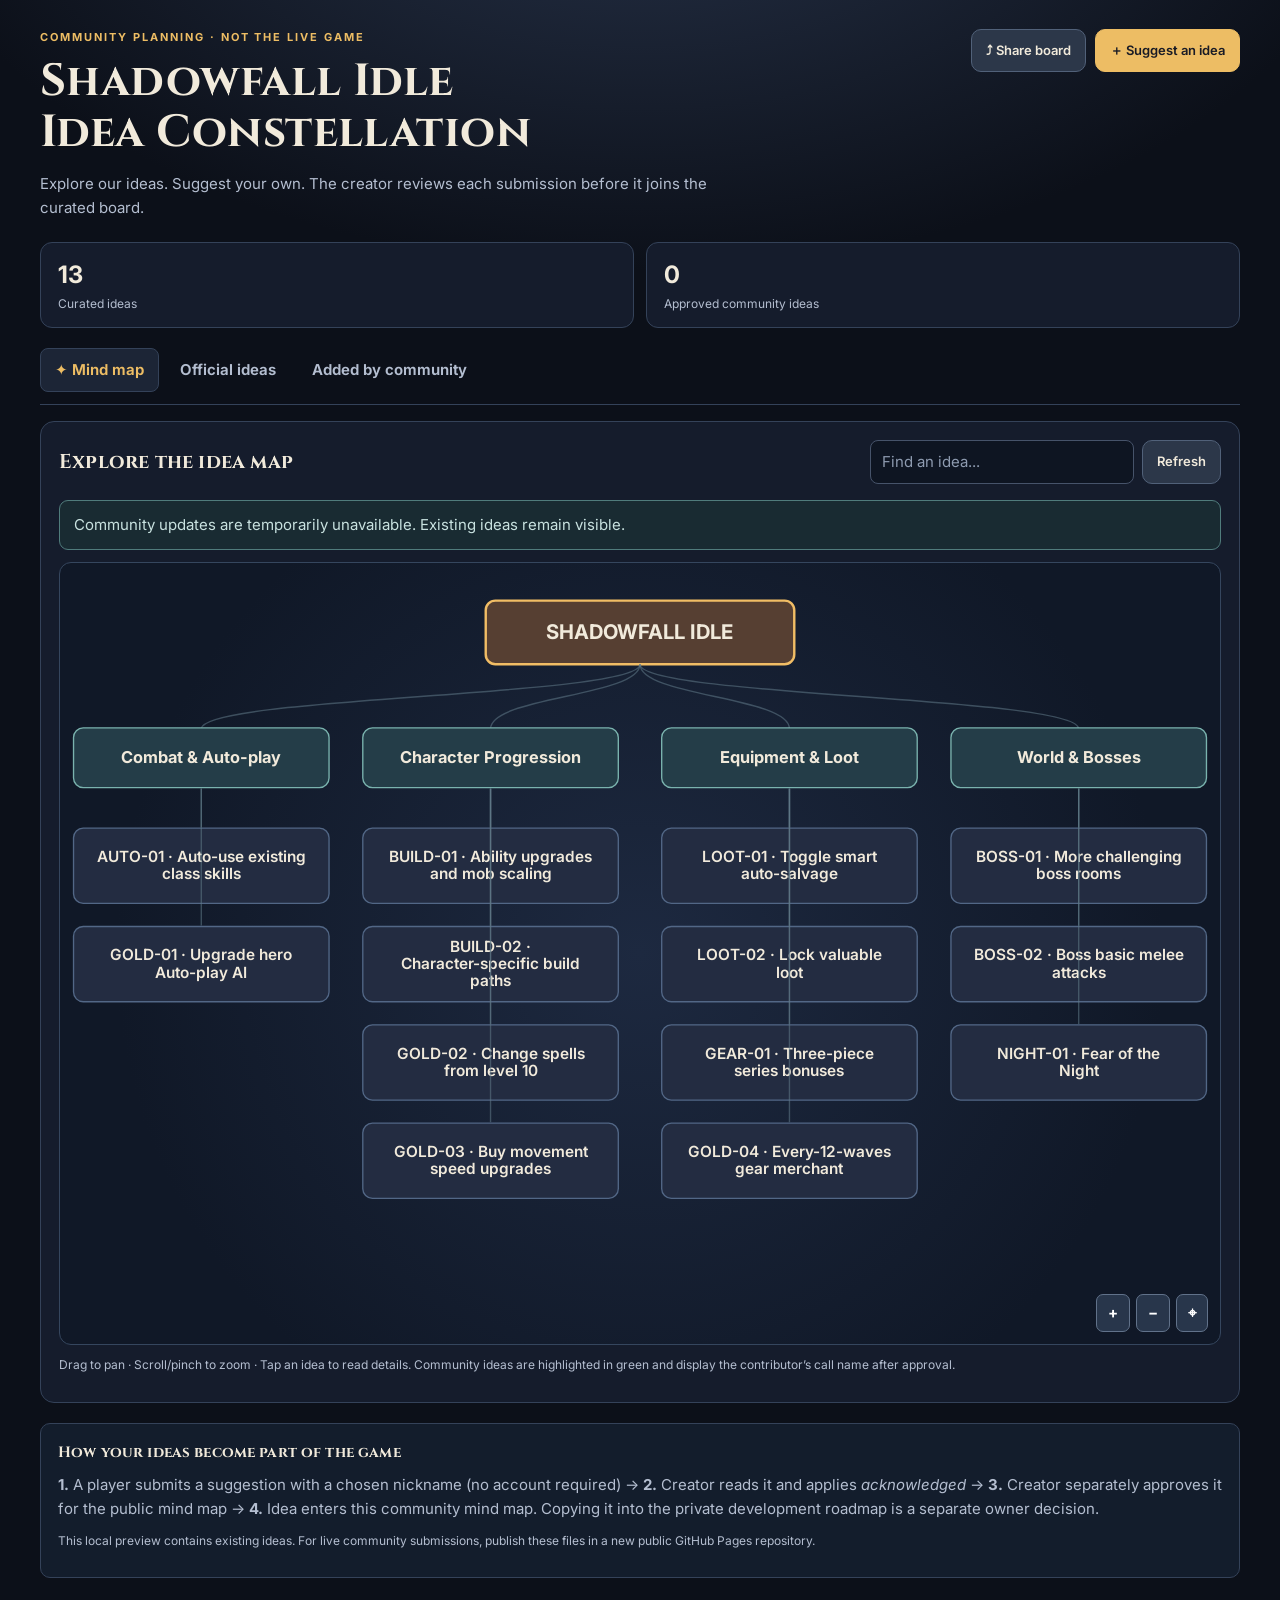
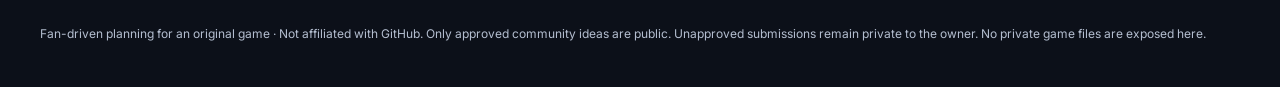
==== commit b54d626a: "ux: highlight approved community contributions and show a clear submission receipt" ====
--- a/index.html
+++ b/index.html
@@ -2,7 +2,8 @@
 <header class="wrap top"><div><div class="eyebrow">Community planning · Not the live game</div><h1>Shadowfall Idle<br>Idea Constellation</h1><p class="desc">Explore our ideas. Suggest your own. The creator reviews each submission before it joins the curated board.</p></div><div class="actions"><button id="share" class="btn">⤴ Share board</button><button id="suggest" type="button" class="btn primary">＋ Suggest an idea</button></div></header>
 <main class="wrap"><section class="stats public-stats" aria-label="Idea totals"><div class="stat"><strong id="num-official">13</strong><span>Curated ideas</span></div><div class="stat"><strong id="num-added">0</strong><span>Approved community ideas</span></div></section>
 <div class="tabs" role="tablist" aria-label="Board views"><button class="tab on" data-view="map" role="tab" aria-selected="true">✦ Mind map</button><button class="tab" data-view="ideas" role="tab" aria-selected="false">Official ideas</button><button class="tab" data-view="added" role="tab" aria-selected="false">Added by community</button></div>
-<section class="panel" id="panel-map"><div class="section-head"><h2>Explore the idea map</h2><div class="control"><input class="search" id="mapSearch" placeholder="Find an idea..." aria-label="Search ideas"><button class="btn" id="refreshMap">Refresh</button></div></div><div class="map-wrap" id="mapwrap"><svg xmlns="http://www.w3.org/2000/svg" id="map" viewBox="0 0 1200 820" role="img" aria-label="Interactive mind map of Shadowfall Idle official ideas"></svg><div class="map-tools"><button id="zoomIn" aria-label="Zoom in">+</button><button id="zoomOut" aria-label="Zoom out">−</button><button id="resetMap" aria-label="Reset map view">⌖</button></div></div><p class="tip">Drag to pan · Scroll/pinch to zoom · Tap an idea to read details. Curated suggestions appear after owner approval.</p></section>
+<section id="communityFeature" class="community-feature hidden" aria-live="polite"><div><div class="eyebrow">Community idea approved</div><h3 id="latestCommunityName"></h3><p id="latestCommunityAuthor"></p></div><button class="btn" id="communityFeatureView" type="button">See community ideas</button></section>
+<section class="panel" id="panel-map"><div class="section-head"><h2>Explore the idea map</h2><div class="control"><input class="search" id="mapSearch" placeholder="Find an idea..." aria-label="Search ideas"><button class="btn" id="refreshMap">Refresh</button></div></div><p id="mapStatus" class="notice hidden" role="status"></p><div class="map-wrap" id="mapwrap"><svg xmlns="http://www.w3.org/2000/svg" id="map" viewBox="0 0 1200 820" role="img" aria-label="Interactive mind map of Shadowfall Idle official ideas"></svg><div class="map-tools"><button id="zoomIn" aria-label="Zoom in">+</button><button id="zoomOut" aria-label="Zoom out">−</button><button id="resetMap" aria-label="Reset map view">⌖</button></div></div><p class="tip">Drag to pan · Scroll/pinch to zoom · Tap an idea to read details. Community ideas are highlighted in green and display the contributor’s call name after approval.</p></section>
 <section class="panel hidden" id="panel-list"><div class="section-head"><h2 id="listTitle">Official ideas</h2><div class="control"><input id="filter" class="search" placeholder="Search ideas or authors..." aria-label="Search list"><select id="categoryFilter" aria-label="Category filter"><option value="">All categories</option><option>Combat &amp; Auto-play</option><option>Character Progression</option><option>Equipment &amp; Loot</option><option>World &amp; Bosses</option><option>Other</option></select><button class="btn" id="refresh">↻ Refresh</button></div></div><div id="status" class="notice hidden"></div><div id="cards" class="grid"></div></section>
 <section class="footer-help"><h3>How your ideas become part of the game</h3><p><strong>1.</strong> A player submits a suggestion with a chosen nickname (no account required) → <strong>2.</strong> Creator reads it and applies <em>acknowledged</em> → <strong>3.</strong> Creator separately approves it for the public mind map → <strong>4.</strong> Idea enters this community mind map. Copying it into the private development roadmap is a separate owner decision.</p><p id="hosting" class="tip">This local preview contains existing ideas. For live community submissions, publish these files in a new public GitHub Pages repository.</p></section></main>
 <footer class="wrap foot">Fan-driven planning for an original game · Not affiliated with GitHub. Only approved community ideas are public. Unapproved submissions remain private to the owner. No private game files are exposed here.</footer>
@@ -30,6 +31,12 @@
 <p id="guestFormStatus" role="status" aria-live="polite" class="guest-status"></p>
 <button id="guestSend" class="btn primary" type="submit" disabled>Submit idea</button>
 </form>
+<section id="guestSuccess" class="guest-success hidden" aria-live="polite">
+<div class="guest-success-icon" aria-hidden="true">✓</div>
+<h3>Your idea has been submitted!</h3>
+<p><strong id="guestSuccessNumber"></strong> is now awaiting private review. If the creator approves it, your idea will appear on this community board under your chosen call name.</p>
+<div class="guest-success-actions"><button id="guestDone" type="button" class="btn primary">Done</button><button id="guestAnother" type="button" class="btn">Submit another</button></div>
+</section>
 <p class="tip">Submissions are private until approved for the public map. Acknowledgement does not mean approval.</p>
 </div></div>
 <script src="guest-config.js" defer></script>
--- a/styles.css
+++ b/styles.css
@@ -5,3 +5,4 @@
 h1,h2,h3{font-family:Cinzel,Georgia,serif;margin:0;letter-spacing:.01em}h1{font-size:clamp(26px,4.2vw,45px);line-height:1.15;margin:9px 0 13px}p{margin:0;color:var(--muted)}.desc{max-width:690px}.actions{display:flex;gap:9px;flex-wrap:wrap;justify-content:flex-end}.btn{background:#2c3749;border:1px solid #516179;color:var(--txt);border-radius:10px;padding:10px 14px;text-decoration:none;font-weight:600;font-size:13px;white-space:nowrap}.btn.primary{background:var(--gold);border-color:var(--gold);color:#191b25}.btn:hover{filter:brightness(1.15)}.stats{display:grid;grid-template-columns:repeat(4,1fr);gap:12px;margin-bottom:20px}.stat{background:var(--paper);border:1px solid var(--line);border-radius:12px;padding:13px 17px}.stat strong{display:block;font-size:24px;color:var(--txt)}.stat span{display:block;color:var(--muted);font-size:12px}.tabs{display:flex;flex-wrap:wrap;gap:6px;margin:0 0 16px;border-bottom:1px solid var(--line);padding-bottom:12px}.tab{background:transparent;color:var(--muted);border:1px solid transparent;border-radius:8px;padding:9px 14px;font-weight:650}.tab.on{background:var(--pane);color:var(--gold);border-color:var(--line)}.panel{background:var(--paper);border:1px solid var(--line);border-radius:14px;padding:18px;min-height:470px}.hidden{display:none!important}.section-head{display:flex;align-items:center;justify-content:space-between;flex-wrap:wrap;gap:12px;margin-bottom:16px}.section-head h2{font-size:20px}.control{display:flex;gap:8px;flex-wrap:wrap}.search,select{background:#0e1522;color:var(--txt);border:1px solid #46536a;border-radius:8px;padding:9px 11px;min-height:40px}input::placeholder{color:#8e9bb0}.map-wrap{position:relative;background:radial-gradient(circle at 50% 50%,#1d2940 0%,#101827 75%);border:1px solid #35465e;border-radius:12px;overflow:hidden;height:510px;touch-action:none}.map-wrap svg{width:100%;height:100%;display:block;cursor:grab}.map-wrap svg:active{cursor:grabbing}.map-tools{display:flex;position:absolute;right:12px;bottom:12px;gap:6px}.map-tools button{background:#28364b;border:1px solid #61728a;border-radius:7px;color:white;padding:6px 11px;font-weight:bold}.node{cursor:pointer}.node rect{stroke-width:1.4px}.node text{fill:var(--txt);font-family:Inter,system-ui,sans-serif;pointer-events:none}.node.category rect{fill:#243d48;stroke:#7ab3ae}.node.idea rect{fill:#232c41;stroke:#526786}.node.central rect{fill:#563f32;stroke:#f1bd65;stroke-width:2.5px}.node.community rect{fill:#33412f;stroke:#92b884}.edge{stroke:#617b89;stroke-width:1.45px;opacity:.55;fill:none}.node:hover rect{stroke:#f0be6b;stroke-width:2.5px}.tip{font-size:12px;color:var(--muted);margin:10px 0}.grid{display:grid;grid-template-columns:repeat(auto-fill,minmax(248px,1fr));gap:12px}.tile{background:var(--pane);border:1px solid var(--line);padding:16px;border-radius:11px;display:flex;flex-direction:column;gap:7px}.tile h3{font:700 15px/1.4 Inter,system-ui,sans-serif}.tile p{font-size:13px}.meta{font-size:11px;letter-spacing:.025em;color:var(--gold);font-weight:700}.pill{display:inline-flex;align-self:flex-start;font-size:11px;font-weight:650;border:1px solid #556675;border-radius:12px;padding:2px 8px;color:var(--muted)}.pill.acknowledged{border-color:#8d7a55;color:#ecd08c}.pill.added{border-color:#557866;color:#9cd9b4}.pill.rejected{border-color:#854d54;color:#e8aaaa}.pill.pending{border-color:#60718c;color:#b4c5e5}.notice{background:#192b32;border:1px solid #507c7c;border-radius:9px;padding:12px 14px;color:#c9e2e0;margin:12px 0}.empty{padding:38px;text-align:center;color:var(--muted);border:1px dashed #42516b;border-radius:9px}.foot{padding:26px 0 44px;color:var(--muted);font-size:12px}.detail{position:fixed;z-index:10;inset:0;background:#000a;display:flex;align-items:center;justify-content:center;padding:20px}.dialog{background:#202a3b;border:1px solid #7c8ca2;border-radius:15px;max-width:540px;width:100%;padding:24px;box-shadow:0 24px 80px #0009}.dialog .close{float:right;background:none;border:0;color:white;font-size:25px}.dialog p{margin-top:14px}.footer-help{margin:20px 0;padding:17px;border:1px solid var(--line);border-radius:10px;background:#131d2c}.footer-help h3{font-size:15px;margin-bottom:8px}@media(max-width:680px){.top{flex-direction:column}.actions{justify-content:flex-start}.stats{grid-template-columns:repeat(2,1fr)}.panel{padding:12px}.map-wrap{height:450px}.section-head{flex-direction:column;align-items:flex-start}.search{max-width:100%}}
 /* Nickname-only submissions are staged until backend credentials are configured. */
 .guest-dialog{max-height:min(90vh,900px);overflow-y:auto}.guest-dialog h2{margin:8px 0 10px}.guest-intro{margin-bottom:14px}.guest-dialog form{display:flex;flex-direction:column;gap:8px}.guest-dialog label{font-weight:650;font-size:13px;color:var(--txt);margin-top:5px}.guest-dialog label small{color:var(--muted);font-weight:400}.guest-dialog input:not([type="checkbox"]),.guest-dialog textarea,.guest-dialog select{display:block;width:100%;min-height:42px;background:#101829;color:var(--txt);padding:10px 12px;border:1px solid #526279;border-radius:8px}.guest-dialog textarea{min-height:106px;resize:vertical}.guest-dialog .remember-row{display:flex;align-items:center;gap:8px;font-size:12px;font-weight:400}.guest-dialog .remember-row input{accent-color:#e2b35d}.guest-status{min-height:21px;font-size:12px}.guest-dialog button[type=submit]:disabled{cursor:not-allowed;opacity:.5}.bot-trap{position:absolute!important;left:-99999px!important;opacity:0;pointer-events:none}
+.stats.public-stats{grid-template-columns:repeat(2,minmax(0,1fr))}
